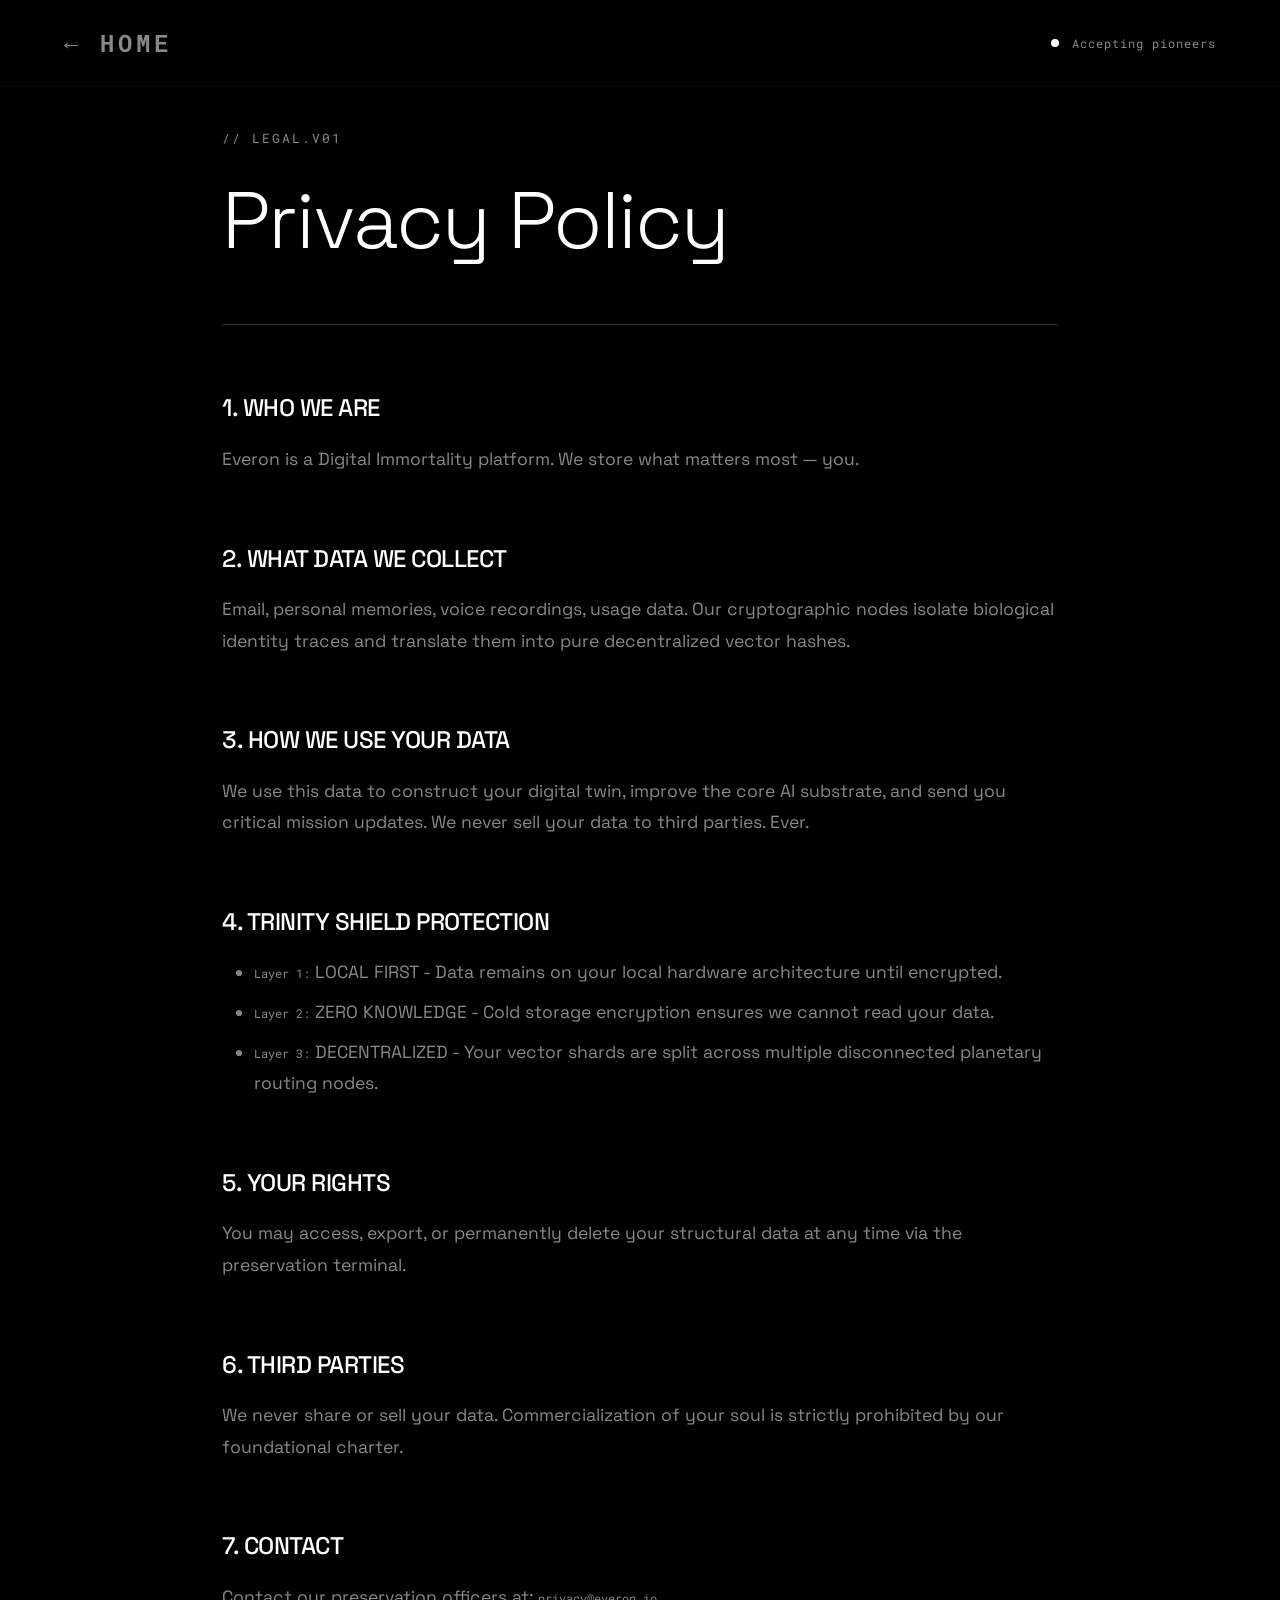
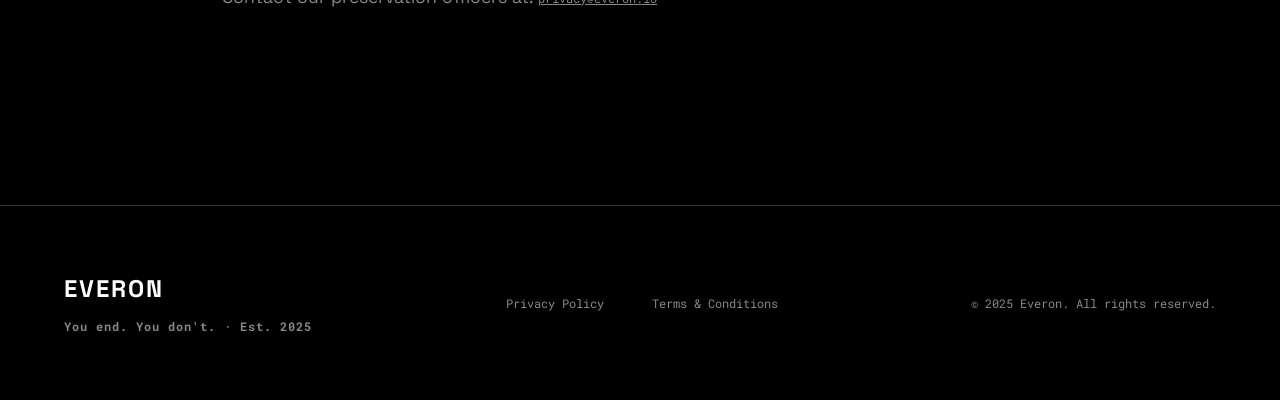
==== privacy.html @ dc69db63 "Initial commit: EVERON Neural Preservation Protocol - SpaceX/Neuralink aesthetic" ====
<!DOCTYPE html>
<html lang="en">
<head>
    <meta charset="UTF-8">
    <meta name="viewport" content="width=device-width, initial-scale=1.0">
    <title>Privacy Policy - EVERON</title>
    <!-- Deep-Tech Fonts -->
    <link rel="preconnect" href="https://fonts.googleapis.com">
    <link rel="preconnect" href="https://fonts.gstatic.com" crossorigin>
    <link href="https://fonts.googleapis.com/css2?family=Roboto+Mono:wght@400;500;700&family=Space+Grotesk:wght@300;400;500;600;700&display=swap" rel="stylesheet">
    <link rel="stylesheet" href="styles.css">
</head>
<body class="legal-page">
    <nav class="navbar blur-nav">
        <a href="index.html" class="logo mono-link" style="font-size: 1.5rem; text-decoration: none;">&larr; HOME</a>
        <div class="nav-status">
            <span class="status-indicator live"></span>
            <span class="nav-tag">Accepting pioneers</span>
        </div>
    </nav>

    <div class="legal-container">
        <div class="sub-tag">// LEGAL.V01</div>
        <h1 class="stark-title small-stark">Privacy Policy</h1>
        
        <div class="legal-content">
            <section class="legal-section reveal active">
                <h2>1. WHO WE ARE</h2>
                <p>Everon is a Digital Immortality platform. We store what matters most — you.</p>
            </section>

            <section class="legal-section reveal active">
                <h2>2. WHAT DATA WE COLLECT</h2>
                <p>Email, personal memories, voice recordings, usage data. Our cryptographic nodes isolate biological identity traces and translate them into pure decentralized vector hashes.</p>
            </section>

            <section class="legal-section reveal active">
                <h2>3. HOW WE USE YOUR DATA</h2>
                <p>We use this data to construct your digital twin, improve the core AI substrate, and send you critical mission updates. We never sell your data to third parties. Ever.</p>
            </section>

            <section class="legal-section reveal active">
                <h2>4. TRINITY SHIELD PROTECTION</h2>
                <ul>
                    <li><span class="mono-link">Layer 1:</span> LOCAL FIRST - Data remains on your local hardware architecture until encrypted.</li>
                    <li><span class="mono-link">Layer 2:</span> ZERO KNOWLEDGE - Cold storage encryption ensures we cannot read your data.</li>
                    <li><span class="mono-link">Layer 3:</span> DECENTRALIZED - Your vector shards are split across multiple disconnected planetary routing nodes.</li>
                </ul>
            </section>

            <section class="legal-section reveal active">
                <h2>5. YOUR RIGHTS</h2>
                <p>You may access, export, or permanently delete your structural data at any time via the preservation terminal.</p>
            </section>

            <section class="legal-section reveal active">
                <h2>6. THIRD PARTIES</h2>
                <p>We never share or sell your data. Commercialization of your soul is strictly prohibited by our foundational charter.</p>
            </section>

            <section class="legal-section reveal active">
                <h2>7. CONTACT</h2>
                <p>Contact our preservation officers at: <a href="mailto:privacy@everon.io" class="mono-link">privacy@everon.io</a></p>
            </section>
        </div>
    </div>

    <footer class="footer">
        <div class="container footer-grid">
            <div class="footer-logo">
                <div>EVERON</div>
                <div style="font-size: 0.75rem; color: var(--text-gray); font-family: var(--font-mono); margin-top: 0.5rem; letter-spacing: 1px;">You end. You don't. &middot; Est. 2025</div>
            </div>
            <div class="footer-links">
                <a href="privacy.html" class="mono-link" style="text-decoration: none;">Privacy Policy</a>
                <a href="terms.html" class="mono-link" style="text-decoration: none;">Terms &amp; Conditions</a>
            </div>
            <div class="footer-copy">&copy; 2025 Everon. All rights reserved.</div>
        </div>
    </footer>
    <script src="script.js"></script>
</body>
</html>
---- styles.css ----
:root {
    --bg-black: #000000;
    --bg-panel: #0a0a0a;
    --text-white: #ffffff;
    --text-gray: #888888;
    --accent: #333333;
    
    --font-heading: 'Space Grotesk', sans-serif;
    --font-mono: 'Roboto Mono', monospace;
    --font-body: 'Space Grotesk', sans-serif;
    
    --transition: 0.5s cubic-bezier(0.19, 1, 0.22, 1);
}

* {
    margin: 0;
    padding: 0;
    box-sizing: border-box;
    -webkit-font-smoothing: antialiased;
}

body {
    background-color: var(--bg-black);
    color: var(--text-white);
    font-family: var(--font-body);
    line-height: 1.6;
    overflow-x: hidden;
    cursor: crosshair;
}
a, button, input { cursor: crosshair; }

.container {
    max-width: 1400px;
    margin: 0 auto;
    padding: 0 4rem;
    position: relative;
    z-index: 5;
}
.section-padding { padding: 8rem 0; }
.text-center { text-align: center; }

.sub-tag {
    font-family: var(--font-mono);
    font-size: 0.8rem;
    letter-spacing: 2px;
    color: var(--text-gray);
    margin-bottom: 2rem;
    text-transform: uppercase;
}
.stark-title {
    font-size: 7rem;
    font-weight: 300;
    letter-spacing: -3px;
    line-height: 1;
    margin-bottom: 2rem;
}
.small-stark { font-size: 5rem; letter-spacing: -2px; }
.section-title {
    font-size: 3rem;
    font-weight: 400;
    letter-spacing: -1px;
    margin-bottom: 6rem;
}
.tagline {
    font-size: 1.5rem;
    font-weight: 300;
    color: var(--text-gray);
    letter-spacing: 0px;
    margin-bottom: 3rem;
    line-height: 1.4;
}

.stark-form {
    display: flex;
    gap: 0;
    max-width: 650px;
    position: relative;
    z-index: 10;
}
.center-form { margin: 4rem auto 0; }
.input-stark {
    flex-grow: 1;
    padding: 1.5rem 2rem;
    background: transparent;
    border: 1px solid var(--accent);
    border-right: none;
    color: var(--text-white);
    font-family: var(--font-mono);
    font-size: 0.9rem;
    outline: none;
    transition: var(--transition);
}
.input-stark:focus { border-color: var(--text-white); background: rgba(255,255,255,0.02); }

.btn-stark {
    padding: 1.5rem 3rem;
    background: transparent;
    border: 1px solid var(--text-white);
    color: var(--text-white);
    font-family: var(--font-mono);
    font-size: 0.9rem;
    letter-spacing: 1px;
    position: relative;
    overflow: hidden;
    transition: var(--transition);
}
.btn-stark .btn-text { position: relative; z-index: 2; }
.btn-stark .fill-slider {
    position: absolute;
    top: 0; left: -100%;
    width: 100%; height: 100%;
    background: var(--text-white);
    transition: var(--transition);
    z-index: 1;
}
.btn-stark:hover { color: var(--bg-black); }
.btn-stark:hover .fill-slider { left: 0; }
.btn-stark.loading {
    pointer-events: none;
    background: transparent;
    border-color: var(--text-gray);
    color: var(--text-gray);
}
.btn-stark.loading .fill-slider {
    left: 0; background: var(--text-gray); opacity: 0.1;
    animation: pulsing-fill 1.5s infinite alternate;
}
@keyframes pulsing-fill { 0% { opacity: 0.1; } 100% { opacity: 0.3; } }

.form-feedback {
    margin-top: 1rem;
    font-size: 0.85rem;
    font-family: var(--font-mono);
    letter-spacing: 1px;
    min-height: 20px;
    opacity: 0;
    transition: opacity 0.3s;
}
.form-feedback.success { color: #ffffff; opacity: 1; }
.form-feedback.error { color: #ff5555; opacity: 1; }

.navbar {
    position: fixed;
    top: 0; left: 0; width: 100%; padding: 1.5rem 4rem;
    z-index: 100; display: flex; justify-content: space-between; align-items: center;
    border-bottom: 1px solid rgba(255,255,255,0.05);
}
.blur-nav {
    background: rgba(0, 0, 0, 0.4);
    backdrop-filter: blur(12px);
    -webkit-backdrop-filter: blur(12px);
}
.navbar .logo { font-size: 1.5rem; font-weight: 700; letter-spacing: 4px; }
.nav-status { display: flex; align-items: center; gap: 0.8rem; }
.nav-tag { font-family: var(--font-mono); font-size: 0.75rem; letter-spacing: 1px; color: var(--text-gray); }

.hero {
    position: relative; min-height: 100vh; display: flex; align-items: center; padding: 0 10%; overflow: hidden;
}
#particles-canvas { position: absolute; top: 0; left: 0; width: 100%; height: 100%; z-index: 1; opacity: 0.6; pointer-events: none; }
.hero-bg {
    position: absolute; top: 0; left: 0; width: 100%; height: 100%;
    background-image: url('assets/hero-bg.png'); background-size: cover; background-position: center; background-attachment: fixed;
    z-index: 0; filter: brightness(0.15) grayscale(1);
}
.hero-overlay { position: absolute; top: 0; left: 0; width: 100%; height: 100%; background: linear-gradient(90deg, var(--bg-black) 20%, transparent 100%); }
.hero-overlay.centered { background: linear-gradient(0deg, var(--bg-black) 0%, rgba(0,0,0,0.5) 50%, var(--bg-black) 100%); }
.hero-content { position: relative; z-index: 5; max-width: 800px; }

.live-counter { margin-top: 5rem; font-size: 0.8rem; color: var(--text-gray); display: flex; align-items: center; gap: 0.8rem; font-family: var(--font-mono); }
.status-indicator { width: 8px; height: 8px; background-color: var(--text-white); border-radius: 50%; }
.status-indicator.live { animation: blink 2s infinite; }
@keyframes blink { 0% { opacity: 1; } 50% { opacity: 0; } 100% { opacity: 1; } }

.coordinate-marker { position: absolute; font-family: var(--font-mono); font-size: 0.75rem; color: var(--accent); letter-spacing: 2px; z-index: 5; }
.bottom-right { bottom: 2rem; right: 4rem; }
.bottom-left { bottom: 2rem; left: 4rem; }

.ticker { border-top: 1px solid var(--accent); border-bottom: 1px solid var(--accent); padding: 1.5rem 0; overflow: hidden; display: flex; white-space: nowrap; background: var(--bg-black); }
.ticker-content { display: flex; animation: scroll 60s linear infinite; gap: 4rem; }
.ticker p { font-family: var(--font-mono); font-size: 0.85rem; letter-spacing: 3px; color: var(--text-gray); padding-right: 4rem; }
@keyframes scroll { 0% { transform: translateX(0); } 100% { transform: translateX(-50%); } }

.stats-grid { display: grid; grid-template-columns: repeat(4, 1fr); border: 1px solid var(--accent); }
.stat-stark { padding: 4rem 3rem; position: relative; border-right: 1px solid var(--accent); display: flex; flex-direction: column; justify-content: center; }
.stat-stark:last-child { border-right: none; }
.top-line { position: absolute; top: 0; left: 0; width: 0; height: 1px; background: var(--text-white); transition: width var(--transition); }
.stat-stark:hover .top-line { width: 100%; }
.stat-number { font-size: 5rem; font-weight: 300; line-height: 1; margin-bottom: 1rem; color: #fff; }
.stat-desc { font-family: var(--font-mono); font-size: 0.8rem; color: var(--text-gray); letter-spacing: 1px; line-height: 1.4; }
.tag-label { position: absolute; top: 1.5rem; right: 1.5rem; font-family: var(--font-mono); font-size: 0.65rem; color: var(--accent); }

.steps-grid { display: grid; grid-template-columns: 1fr 1fr; border: 1px solid var(--accent); }
.step-cell { padding: 6rem 5rem; position: relative; transition: background var(--transition); }
.step-cell:hover { background: rgba(255,255,255,0.02); }
.border-right { border-right: 1px solid var(--accent); }
.border-top { border-top: 1px solid var(--accent); }
.step-num { font-family: var(--font-mono); font-size: 0.85rem; color: var(--text-gray); margin-bottom: 2rem; }
.step-title { font-size: 2.2rem; font-weight: 400; margin-bottom: 1rem; letter-spacing: -1px; }
.step-desc { color: var(--text-gray); font-size: 1.1rem; max-width: 450px; }

.footer { border-top: 1px solid var(--accent); padding: 4rem 0; }
.footer-grid { display: flex; justify-content: space-between; align-items: center; }
.footer-logo { font-size: 1.5rem; font-weight: 700; letter-spacing: 2px; }
.footer-links { display: flex; gap: 3rem; }
.mono-link { font-family: var(--font-mono); font-size: 0.75rem; color: var(--text-gray); transition: color 0.3s; }
.mono-link:hover { color: var(--text-white); }
.footer-copy { font-family: var(--font-mono); font-size: 0.75rem; color: var(--text-gray); }

.border-top { border-top: 1px solid var(--accent); }

/* Global Node Map */
.node-terminal-grid {
    display: grid;
    grid-template-columns: 2fr 1fr;
    gap: 2rem;
    border: 1px solid var(--accent);
    background: #000;
}
.map-view {
    position: relative;
    border-right: 1px solid var(--accent);
    max-height: 500px;
    background: radial-gradient(circle at 50% 50%, #030303 0%, #000 100%);
}
#global-map {
    width: 100%;
    height: 100%;
    display: block;
}
.map-overlay .coordinate-marker { font-size: 0.65rem; padding: 1rem; color: var(--accent); }

.node-status-panel { display: flex; flex-direction: column; }
.panel-header { padding: 1rem; font-family: var(--font-mono); font-size: 0.75rem; border-bottom: 1px solid var(--accent); color: var(--text-gray); }
.panel-body { padding: 2.5rem; flex-grow: 1; }
.p-row { display: flex; justify-content: space-between; margin-bottom: 1.5rem; border-bottom: 1px solid rgba(255,255,255,0.03); padding-bottom: 0.5rem; }
.p-row .label { font-family: var(--font-mono); font-size: 0.7rem; color: var(--text-gray); }
.p-row .val { font-size: 1rem; font-weight: 500; }
.p-row .val.green { color: #fff; text-shadow: 0 0 10px rgba(255,255,255,0.2); }
.panel-footer { padding: 1rem; font-family: var(--font-mono); font-size: 0.65rem; color: var(--accent); text-align: center; border-top: 1px solid var(--accent); }

/* Voice Lab */
.voice-lab-grid {
    display: grid;
    grid-template-columns: 1fr 2fr;
    gap: 2rem;
    border: 1px solid var(--accent);
    padding: 3rem;
    background: #000;
    align-items: center;
}
.tagline.small { font-size: 1rem; margin-bottom: 2rem; }
.audio-player-stark { display: flex; align-items: center; gap: 2rem; }
.btn-stark.circle { width: 60px; height: 60px; border-radius: 50%; padding: 0; display: flex; align-items: center; justify-content: center; }
.audio-info { display: flex; flex-direction: column; gap: 0.3rem; }
.audio-info .status { font-family: var(--font-mono); font-size: 0.7rem; color: var(--text-gray); }

.visualizer-container { position: relative; border-left: 1px solid var(--accent); padding-left: 2rem; }
#audio-visualizer { width: 100%; height: 120px; display: block; }
.vis-tags { display: flex; justify-content: space-between; margin-top: 1rem; font-family: var(--font-mono); font-size: 0.65rem; color: var(--accent); }

/* FAQ Accordion */
.faq-accordion { max-width: 900px; margin: 0 auto; border-top: 1px solid var(--accent); }
.faq-item { border-bottom: 1px solid var(--accent); transition: var(--transition); }
.faq-header { padding: 2.5rem 0; cursor: pointer; display: flex; justify-content: space-between; align-items: center; }
.faq-header .q { font-size: 1.2rem; font-weight: 500; letter-spacing: -0.5px; }
.faq-header .icon::after { content: '+'; font-size: 1.5rem; font-family: var(--font-mono); color: var(--text-gray); }
.faq-item.active .faq-header .icon::after { content: '-'; }
.faq-body { 
    max-height: 0; 
    overflow: hidden; 
    transition: max-height 0.4s ease; 
    color: var(--text-gray); 
    font-size: 1.1rem; 
    line-height: 1.8; 
    padding-bottom: 0;
}
.faq-item.active .faq-body { max-height: 500px; padding-bottom: 3rem; }

.reveal { opacity: 0; transform: translateY(30px); transition: opacity 1.2s cubic-bezier(0.19, 1, 0.22, 1), transform 1.2s cubic-bezier(0.19, 1, 0.22, 1); }
.reveal.active { opacity: 1; transform: translateY(0); }

/* Legal Pages Layout */
.legal-page { padding-top: 8rem; }
.legal-container { max-width: 900px; margin: 0 auto; padding: 0 2rem 8rem 2rem; position: relative; z-index: 5;}
.legal-content { margin-top: 4rem; border-top: 1px solid var(--accent); padding-top: 4rem; }
.legal-section { margin-bottom: 4rem; }
.legal-section h2 { font-size: 1.5rem; font-weight: 500; margin-bottom: 1rem; letter-spacing: -0.5px; }
.legal-section p, .legal-section ul { color: var(--text-gray); font-size: 1.1rem; line-height: 1.8; margin-bottom: 1rem; }
.legal-section ul { padding-left: 2rem; }
.legal-section li { margin-bottom: 0.5rem; color: var(--text-gray); font-size: 1.1rem; }

@media (max-width: 1024px) {
    .stats-grid { grid-template-columns: 1fr 1fr; }
    .stat-stark { border-bottom: 1px solid var(--accent); }
    .stat-stark:nth-child(even) { border-right: none; }
    .container { padding: 0 2rem; }
    .stark-title { font-size: 5rem; }
}
@media (max-width: 768px) {
    .stats-grid, .steps-grid { grid-template-columns: 1fr; }
    .stat-stark, .border-right, .step-cell { border-right: none; }
    .step-cell { border-bottom: 1px solid var(--accent); padding: 4rem 2rem; }
    .hero-bg { filter: brightness(0.1) grayscale(1); }
    .hero-overlay { background: linear-gradient(0deg, var(--bg-black) 0%, rgba(0,0,0,0.8) 100%); }
    .footer-grid, .stark-form { flex-direction: column; gap: 2rem; }
    .input-stark { border-right: 1px solid var(--accent); border-bottom: none; }
    .navbar { padding: 2rem; }
    .stark-title { font-size: 4rem; }
    .small-stark { font-size: 3rem; }
}
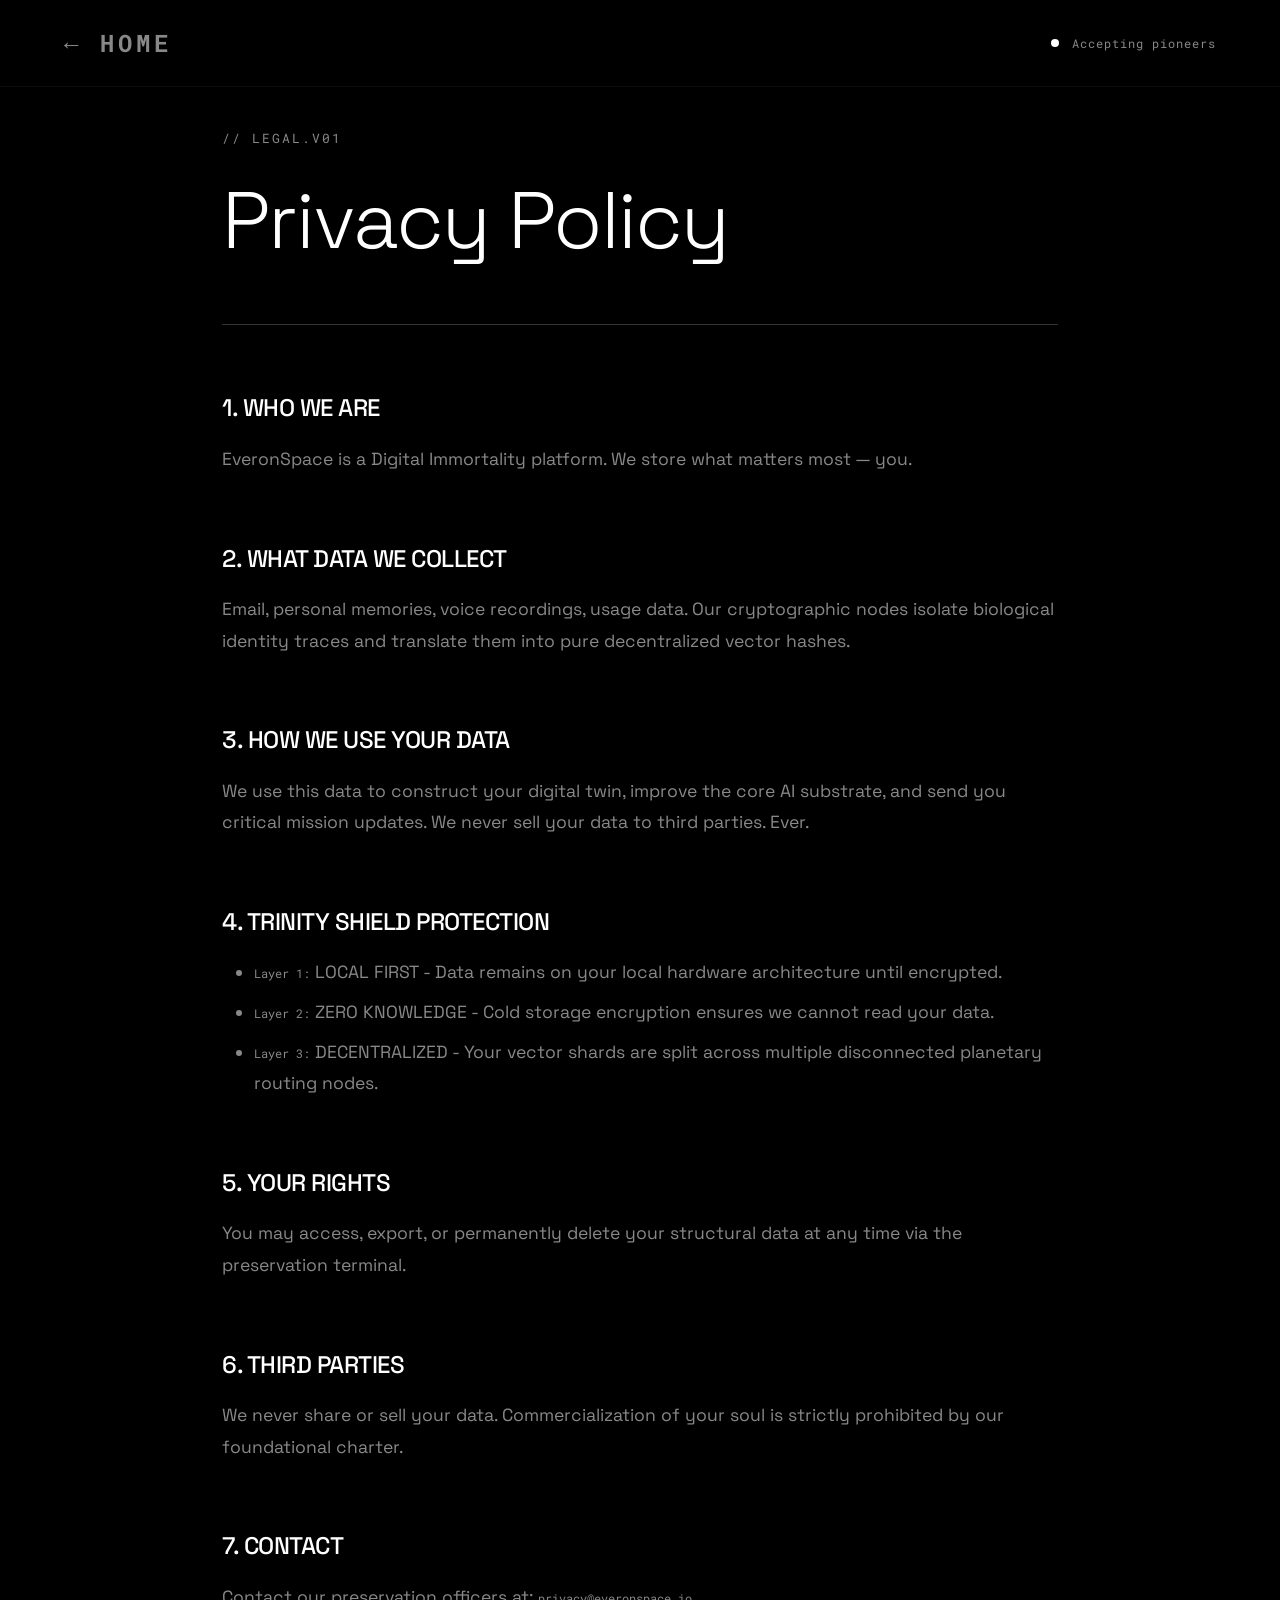
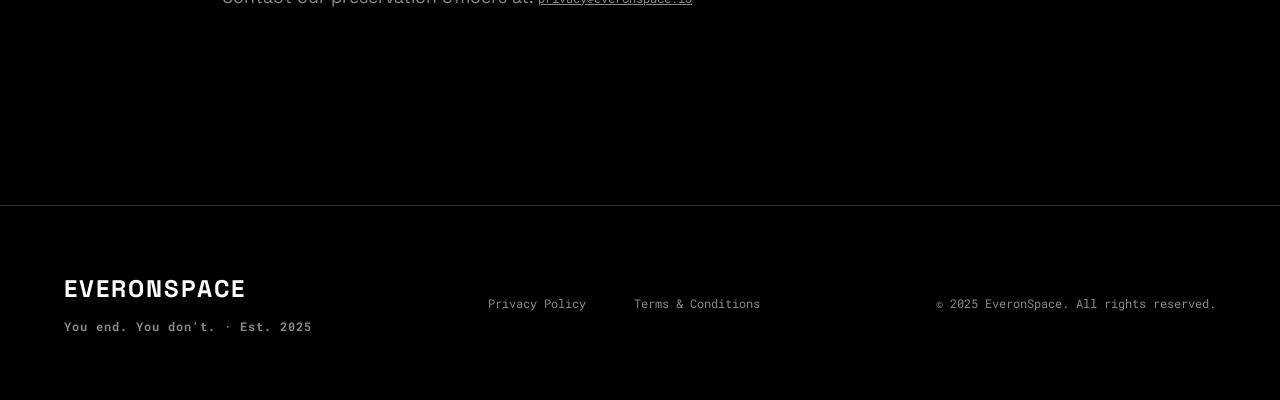
==== commit e3d66163: "Update Branding: EVERON to EVERONSPACE" ====
--- a/privacy.html
+++ b/privacy.html
@@ -3,7 +3,7 @@
 <head>
     <meta charset="UTF-8">
     <meta name="viewport" content="width=device-width, initial-scale=1.0">
-    <title>Privacy Policy - EVERON</title>
+    <title>Privacy Policy - EVERONSPACE</title>
     <!-- Deep-Tech Fonts -->
     <link rel="preconnect" href="https://fonts.googleapis.com">
     <link rel="preconnect" href="https://fonts.gstatic.com" crossorigin>
@@ -26,7 +26,7 @@
         <div class="legal-content">
             <section class="legal-section reveal active">
                 <h2>1. WHO WE ARE</h2>
-                <p>Everon is a Digital Immortality platform. We store what matters most — you.</p>
+                <p>EveronSpace is a Digital Immortality platform. We store what matters most — you.</p>
             </section>
 
             <section class="legal-section reveal active">
@@ -60,7 +60,7 @@
 
             <section class="legal-section reveal active">
                 <h2>7. CONTACT</h2>
-                <p>Contact our preservation officers at: <a href="mailto:privacy@everon.io" class="mono-link">privacy@everon.io</a></p>
+                <p>Contact our preservation officers at: <a href="mailto:privacy@everonspace.io" class="mono-link">privacy@everonspace.io</a></p>
             </section>
         </div>
     </div>
@@ -68,14 +68,14 @@
     <footer class="footer">
         <div class="container footer-grid">
             <div class="footer-logo">
-                <div>EVERON</div>
+                <div>EVERONSPACE</div>
                 <div style="font-size: 0.75rem; color: var(--text-gray); font-family: var(--font-mono); margin-top: 0.5rem; letter-spacing: 1px;">You end. You don't. &middot; Est. 2025</div>
             </div>
             <div class="footer-links">
                 <a href="privacy.html" class="mono-link" style="text-decoration: none;">Privacy Policy</a>
                 <a href="terms.html" class="mono-link" style="text-decoration: none;">Terms &amp; Conditions</a>
             </div>
-            <div class="footer-copy">&copy; 2025 Everon. All rights reserved.</div>
+            <div class="footer-copy">&copy; 2025 EveronSpace. All rights reserved.</div>
         </div>
     </footer>
     <script src="script.js"></script>
